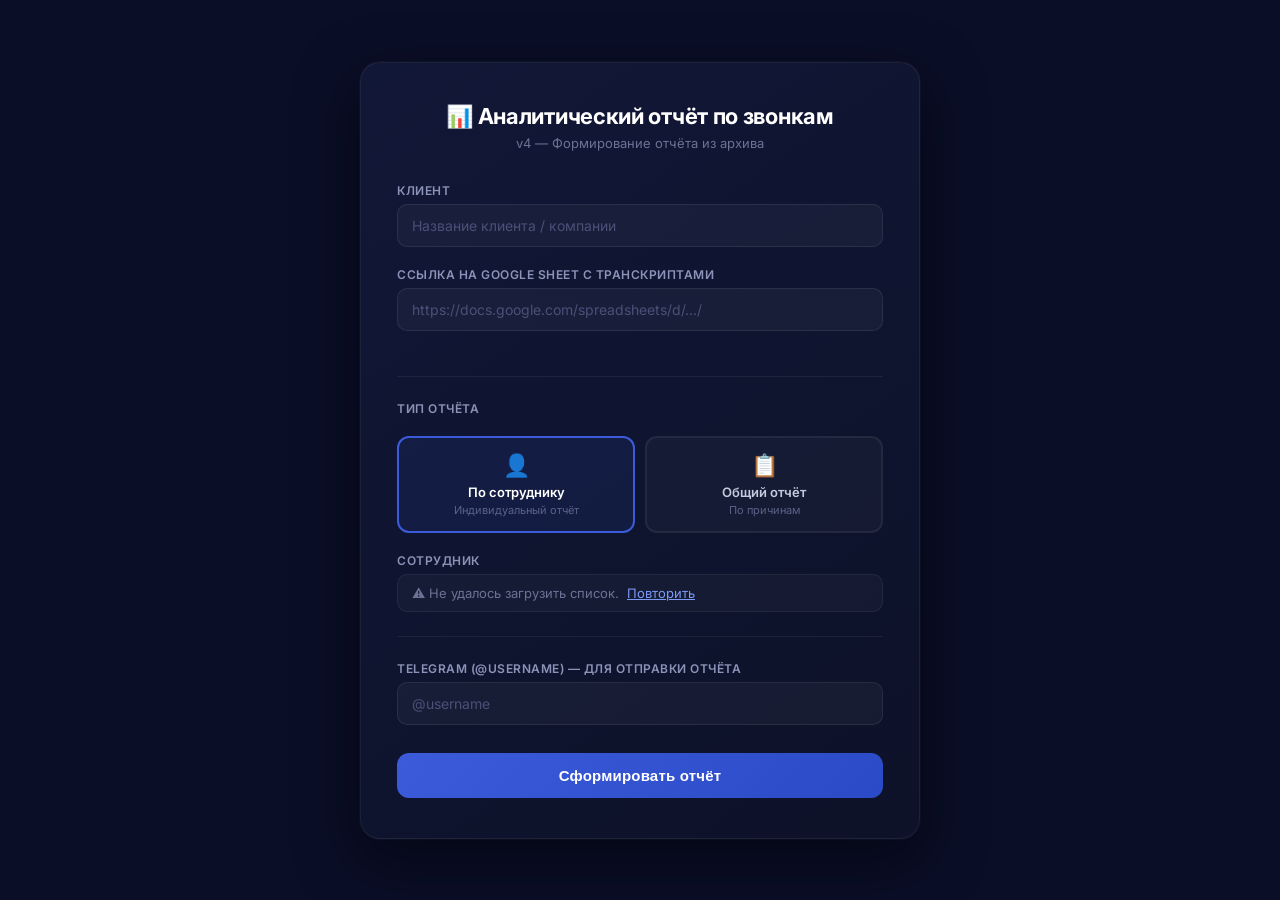
==== index.html @ 4e94907b "Rename report_form_v4.html to index.html" ====
<!DOCTYPE html>
<html lang="ru">
<head>
  <meta charset="UTF-8">
  <meta name="viewport" content="width=device-width, initial-scale=1.0">
  <title>Аналитический отчёт по звонкам</title>
  <style>
    @import url('https://fonts.googleapis.com/css2?family=Inter:wght@400;500;600;700&display=swap');

    * { margin: 0; padding: 0; box-sizing: border-box; }

    body {
      font-family: 'Inter', -apple-system, sans-serif;
      background: #0a0e27;
      min-height: 100vh;
      display: flex;
      align-items: center;
      justify-content: center;
      padding: 20px;
      color: #e0e6f0;
    }

    .form-container {
      width: 100%;
      max-width: 560px;
      background: linear-gradient(145deg, #111736 0%, #0d1229 100%);
      border: 1px solid rgba(255,255,255,0.06);
      border-radius: 20px;
      padding: 40px 36px;
      box-shadow: 0 20px 60px rgba(0,0,0,0.5), 0 0 0 1px rgba(255,255,255,0.03);
    }

    .form-header {
      text-align: center;
      margin-bottom: 32px;
    }

    .form-header h1 {
      font-size: 22px;
      font-weight: 700;
      color: #fff;
      margin-bottom: 6px;
      letter-spacing: -0.3px;
    }

    .form-header p {
      font-size: 13px;
      color: #6b7294;
    }

    .form-group {
      margin-bottom: 20px;
    }

    .form-group label {
      display: block;
      font-size: 12px;
      font-weight: 600;
      color: #8b93b8;
      margin-bottom: 6px;
      text-transform: uppercase;
      letter-spacing: 0.5px;
    }

    .form-group input,
    .form-group select,
    .form-group textarea {
      width: 100%;
      padding: 12px 14px;
      background: rgba(255,255,255,0.04);
      border: 1px solid rgba(255,255,255,0.08);
      border-radius: 10px;
      color: #e0e6f0;
      font-size: 14px;
      font-family: inherit;
      transition: all 0.2s;
      outline: none;
    }

    .form-group input:focus,
    .form-group select:focus,
    .form-group textarea:focus {
      border-color: #3b5bdb;
      background: rgba(59, 91, 219, 0.06);
      box-shadow: 0 0 0 3px rgba(59, 91, 219, 0.1);
    }

    .form-group input::placeholder,
    .form-group textarea::placeholder {
      color: #4a5078;
    }

    .form-group select option {
      background: #111736;
      color: #e0e6f0;
    }

    .form-group textarea {
      resize: vertical;
      min-height: 60px;
    }

    .form-row {
      display: grid;
      grid-template-columns: 1fr 1fr;
      gap: 14px;
    }

    /* Report type tabs */
    .report-type-tabs {
      display: grid;
      grid-template-columns: 1fr 1fr;
      gap: 10px;
      margin-bottom: 20px;
    }

    .report-type-tab {
      padding: 14px 16px;
      background: rgba(255,255,255,0.03);
      border: 2px solid rgba(255,255,255,0.06);
      border-radius: 12px;
      cursor: pointer;
      text-align: center;
      transition: all 0.25s;
    }

    .report-type-tab:hover {
      border-color: rgba(59, 91, 219, 0.3);
      background: rgba(59, 91, 219, 0.05);
    }

    .report-type-tab.active {
      border-color: #3b5bdb;
      background: rgba(59, 91, 219, 0.1);
    }

    .report-type-tab .tab-icon {
      font-size: 22px;
      margin-bottom: 6px;
    }

    .report-type-tab .tab-title {
      font-size: 13px;
      font-weight: 600;
      color: #c4cbde;
    }

    .report-type-tab.active .tab-title {
      color: #fff;
    }

    .report-type-tab .tab-desc {
      font-size: 11px;
      color: #5a6288;
      margin-top: 3px;
    }

    /* Conditional sections */
    .section-general,
    .section-employee {
      display: none;
      animation: fadeIn 0.3s ease;
    }

    .section-general.visible,
    .section-employee.visible {
      display: block;
    }

    @keyframes fadeIn {
      from { opacity: 0; transform: translateY(6px); }
      to { opacity: 1; transform: translateY(0); }
    }

    /* Reason fields */
    .reasons-container {
      display: flex;
      flex-direction: column;
      gap: 10px;
    }

    .reason-row {
      display: flex;
      gap: 8px;
      align-items: center;
    }

    .reason-row input {
      flex: 1;
    }

    .btn-add-reason {
      padding: 8px 14px;
      background: rgba(59, 91, 219, 0.15);
      border: 1px solid rgba(59, 91, 219, 0.3);
      border-radius: 8px;
      color: #7b9af5;
      font-size: 12px;
      font-weight: 600;
      cursor: pointer;
      transition: all 0.2s;
      margin-top: 4px;
      align-self: flex-start;
    }

    .btn-add-reason:hover {
      background: rgba(59, 91, 219, 0.25);
    }

    .btn-remove-reason {
      width: 32px;
      height: 32px;
      border-radius: 8px;
      background: rgba(255,70,70,0.1);
      border: 1px solid rgba(255,70,70,0.2);
      color: #ff6b6b;
      font-size: 16px;
      cursor: pointer;
      display: flex;
      align-items: center;
      justify-content: center;
      transition: all 0.2s;
      flex-shrink: 0;
    }

    .btn-remove-reason:hover {
      background: rgba(255,70,70,0.2);
    }

    /* Employee loading state */
    .employee-loading {
      display: flex;
      align-items: center;
      gap: 8px;
      padding: 10px 14px;
      background: rgba(255,255,255,0.03);
      border: 1px solid rgba(255,255,255,0.06);
      border-radius: 10px;
      font-size: 13px;
      color: #6b7294;
    }

    .spinner {
      width: 16px;
      height: 16px;
      border: 2px solid rgba(59, 91, 219, 0.2);
      border-top-color: #3b5bdb;
      border-radius: 50%;
      animation: spin 0.7s linear infinite;
    }

    @keyframes spin {
      to { transform: rotate(360deg); }
    }

    /* Submit button */
    .btn-submit {
      width: 100%;
      padding: 14px;
      background: linear-gradient(135deg, #3b5bdb 0%, #2b4ac7 100%);
      border: none;
      border-radius: 12px;
      color: #fff;
      font-size: 15px;
      font-weight: 600;
      cursor: pointer;
      transition: all 0.25s;
      margin-top: 8px;
      letter-spacing: 0.2px;
    }

    .btn-submit:hover {
      background: linear-gradient(135deg, #4c6ae0 0%, #3558d4 100%);
      transform: translateY(-1px);
      box-shadow: 0 6px 20px rgba(59, 91, 219, 0.35);
    }

    .btn-submit:active {
      transform: translateY(0);
    }

    .btn-submit:disabled {
      opacity: 0.5;
      cursor: not-allowed;
      transform: none;
    }

    /* Status */
    .status-bar {
      margin-top: 16px;
      padding: 12px 16px;
      border-radius: 10px;
      font-size: 13px;
      display: none;
    }

    .status-bar.success {
      display: block;
      background: rgba(34, 197, 94, 0.1);
      border: 1px solid rgba(34, 197, 94, 0.2);
      color: #4ade80;
    }

    .status-bar.error {
      display: block;
      background: rgba(239, 68, 68, 0.1);
      border: 1px solid rgba(239, 68, 68, 0.2);
      color: #f87171;
    }

    .divider {
      height: 1px;
      background: rgba(255,255,255,0.06);
      margin: 24px 0;
    }

    .field-hint {
      font-size: 11px;
      margin-top: 5px;
      min-height: 16px;
    }

    .field-hint.valid {
      color: #4ade80;
    }

    .field-hint.invalid {
      color: #f87171;
    }
  </style>
</head>
<body>

<div class="form-container">
  <div class="form-header">
    <h1>📊 Аналитический отчёт по звонкам</h1>
    <p>v4 — Формирование отчёта из архива</p>
  </div>

  <form id="reportForm">
    <!-- Клиент -->
    <div class="form-group">
      <label>Клиент</label>
      <input type="text" name="client" placeholder="Название клиента / компании" required>
    </div>

    <!-- Ссылка на Google Sheet -->
    <div class="form-group">
      <label>Ссылка на Google Sheet с транскриптами</label>
      <input type="url" name="sheetUrl" id="sheetUrlInput" placeholder="https://docs.google.com/spreadsheets/d/.../" required>
      <div class="field-hint" id="sheetHint"></div>
    </div>

    <div class="divider"></div>

    <!-- Тип отчёта -->
    <div class="form-group">
      <label>Тип отчёта</label>
    </div>

    <div class="report-type-tabs">
      <div class="report-type-tab active" data-type="employee" onclick="setReportType('employee')">
        <div class="tab-icon">👤</div>
        <div class="tab-title">По сотруднику</div>
        <div class="tab-desc">Индивидуальный отчёт</div>
      </div>
      <div class="report-type-tab" data-type="general" onclick="setReportType('general')">
        <div class="tab-icon">📋</div>
        <div class="tab-title">Общий отчёт</div>
        <div class="tab-desc">По причинам</div>
      </div>
    </div>

    <!-- === Секция: По сотруднику === -->
    <div class="section-employee visible" id="sectionEmployee">
      <div class="form-group">
        <label>Сотрудник</label>
        <div class="employee-loading" id="employeeLoading">
          <div class="spinner"></div>
          Загрузка списка сотрудников...
        </div>
        <select name="employee" id="employeeSelect" style="display:none" required>
          <option value="">— Выберите сотрудника —</option>
        </select>
      </div>
    </div>

    <!-- === Секция: Общий отчёт === -->
    <div class="section-general" id="sectionGeneral">
      <div class="form-group">
        <label>Причины для анализа (необязательно, макс. 2)</label>
        <div class="reasons-container" id="reasonsContainer">
          <div class="reason-row" id="reason1Row">
            <input type="text" name="reason1" placeholder="Причина 1 (например: Отказ из-за цены)">
          </div>
        </div>
        <button type="button" class="btn-add-reason" id="btnAddReason" onclick="addReason()">+ Добавить вторую причину</button>
      </div>
    </div>

    <div class="divider"></div>

    <!-- Telegram -->
    <div class="form-group">
      <label>Telegram (@username) — для отправки отчёта</label>
      <input type="text" name="telegramUsername" placeholder="@username">
    </div>

    <input type="hidden" name="reportType" id="reportTypeInput" value="employee">

    <button type="submit" class="btn-submit" id="btnSubmit">Сформировать отчёт</button>

    <div class="status-bar" id="statusBar"></div>
  </form>
</div>

<script>
  // =======================================
  // КОНФИГУРАЦИЯ — укажите ваш URL n8n
  // =======================================
  const N8N_BASE_URL = 'https://YOUR-N8N-INSTANCE.com/webhook';
  const FORM_WEBHOOK_PATH = '/d7f0a036-c886-4dc2-9163-057d955ca5ee';
  const EMPLOYEES_WEBHOOK_PATH = '/employees-list';

  // =======================================
  // Парсинг Google Sheet URL
  // =======================================
  function parseSheetId(url) {
    if (!url) return null;
    const match = url.match(/\/spreadsheets\/d\/([a-zA-Z0-9_-]+)/);
    return match ? match[1] : null;
  }

  function parseSheetGid(url) {
    if (!url) return null;
    const match = url.match(/[#&]gid=(\d+)/);
    return match ? match[1] : null;
  }

  // Валидация поля при вводе
  document.addEventListener('DOMContentLoaded', () => {
    const input = document.getElementById('sheetUrlInput');
    const hint = document.getElementById('sheetHint');

    input.addEventListener('input', () => {
      const val = input.value.trim();
      if (!val) {
        hint.textContent = '';
        hint.className = 'field-hint';
        return;
      }
      const id = parseSheetId(val);
      if (id) {
        hint.textContent = '✓ ID таблицы: ' + id;
        hint.className = 'field-hint valid';
      } else {
        hint.textContent = '✗ Не удалось распознать ссылку на Google Sheet';
        hint.className = 'field-hint invalid';
      }
    });
  });

  // =======================================
  // Переключение типа отчёта
  // =======================================
  function setReportType(type) {
    document.getElementById('reportTypeInput').value = type;

    document.querySelectorAll('.report-type-tab').forEach(tab => {
      tab.classList.toggle('active', tab.dataset.type === type);
    });

    const sectionEmployee = document.getElementById('sectionEmployee');
    const sectionGeneral = document.getElementById('sectionGeneral');

    if (type === 'employee') {
      sectionEmployee.classList.add('visible');
      sectionGeneral.classList.remove('visible');
      document.getElementById('employeeSelect').required = true;
    } else {
      sectionEmployee.classList.remove('visible');
      sectionGeneral.classList.add('visible');
      document.getElementById('employeeSelect').required = false;
    }
  }

  // =======================================
  // Причины (макс. 2)
  // =======================================
  let reasonCount = 1;

  function addReason() {
    if (reasonCount >= 2) return;
    reasonCount = 2;

    const container = document.getElementById('reasonsContainer');
    const row = document.createElement('div');
    row.className = 'reason-row';
    row.id = 'reason2Row';
    row.innerHTML = `
      <input type="text" name="reason2" placeholder="Причина 2 (например: Долгое ожидание ответа)">
      <button type="button" class="btn-remove-reason" onclick="removeReason()">×</button>
    `;
    container.appendChild(row);
    document.getElementById('btnAddReason').style.display = 'none';
  }

  function removeReason() {
    const row = document.getElementById('reason2Row');
    if (row) row.remove();
    reasonCount = 1;
    document.getElementById('btnAddReason').style.display = 'inline-flex';
  }

  // =======================================
  // Загрузка списка сотрудников из Drive
  // =======================================
  async function loadEmployees() {
    const select = document.getElementById('employeeSelect');
    const loading = document.getElementById('employeeLoading');

    try {
      const resp = await fetch(N8N_BASE_URL + EMPLOYEES_WEBHOOK_PATH);
      const data = await resp.json();

      const employees = data.employees || data[0]?.employees || [];

      select.innerHTML = '<option value="">— Выберите сотрудника —</option>';
      employees.forEach(name => {
        const opt = document.createElement('option');
        opt.value = name;
        opt.textContent = name;
        select.appendChild(opt);
      });

      loading.style.display = 'none';
      select.style.display = 'block';
    } catch (err) {
      loading.innerHTML = '⚠️ Не удалось загрузить список. <a href="#" onclick="loadEmployees(); return false;" style="color:#7b9af5;">Повторить</a>';
      console.error('Ошибка загрузки сотрудников:', err);
    }
  }

  // =======================================
  // Отправка формы
  // =======================================
  document.getElementById('reportForm').addEventListener('submit', async (e) => {
    e.preventDefault();

    const btn = document.getElementById('btnSubmit');
    const status = document.getElementById('statusBar');

    btn.disabled = true;
    btn.textContent = 'Отправка...';
    status.style.display = 'none';

    const formData = new FormData(e.target);
    const payload = Object.fromEntries(formData.entries());

    // Устанавливаем source=archive (всегда из архива)
    payload.source = 'Из архива';

    // Валидация и передача ссылки на Google Sheet
    const sheetId = parseSheetId(payload.sheetUrl || '');
    if (!sheetId) {
      status.className = 'status-bar error';
      status.textContent = '❌ Некорректная ссылка на Google Sheet. Вставьте полную ссылку вида https://docs.google.com/spreadsheets/d/.../';
      status.style.display = 'block';
      btn.disabled = false;
      btn.textContent = 'Сформировать отчёт';
      return;
    }
    payload.sheetId = sheetId;
    payload.sheetGid = parseSheetGid(payload.sheetUrl || '') || '0';

    // Если общий отчёт — убираем сотрудника
    if (payload.reportType === 'general') {
      payload.employee = 'Все сотрудники';
    }

    try {
      const resp = await fetch(N8N_BASE_URL + FORM_WEBHOOK_PATH, {
        method: 'POST',
        headers: { 'Content-Type': 'application/json' },
        body: JSON.stringify(payload)
      });

      const result = await resp.json();

      status.className = 'status-bar success';
      status.textContent = '✅ Запрос принят! Отчёт будет отправлен в Telegram после обработки.';
      status.style.display = 'block';
    } catch (err) {
      status.className = 'status-bar error';
      status.textContent = '❌ Ошибка отправки: ' + err.message;
      status.style.display = 'block';
    } finally {
      btn.disabled = false;
      btn.textContent = 'Сформировать отчёт';
    }
  });

  // Загружаем сотрудников при старте
  loadEmployees();
</script>

</body>
</html>
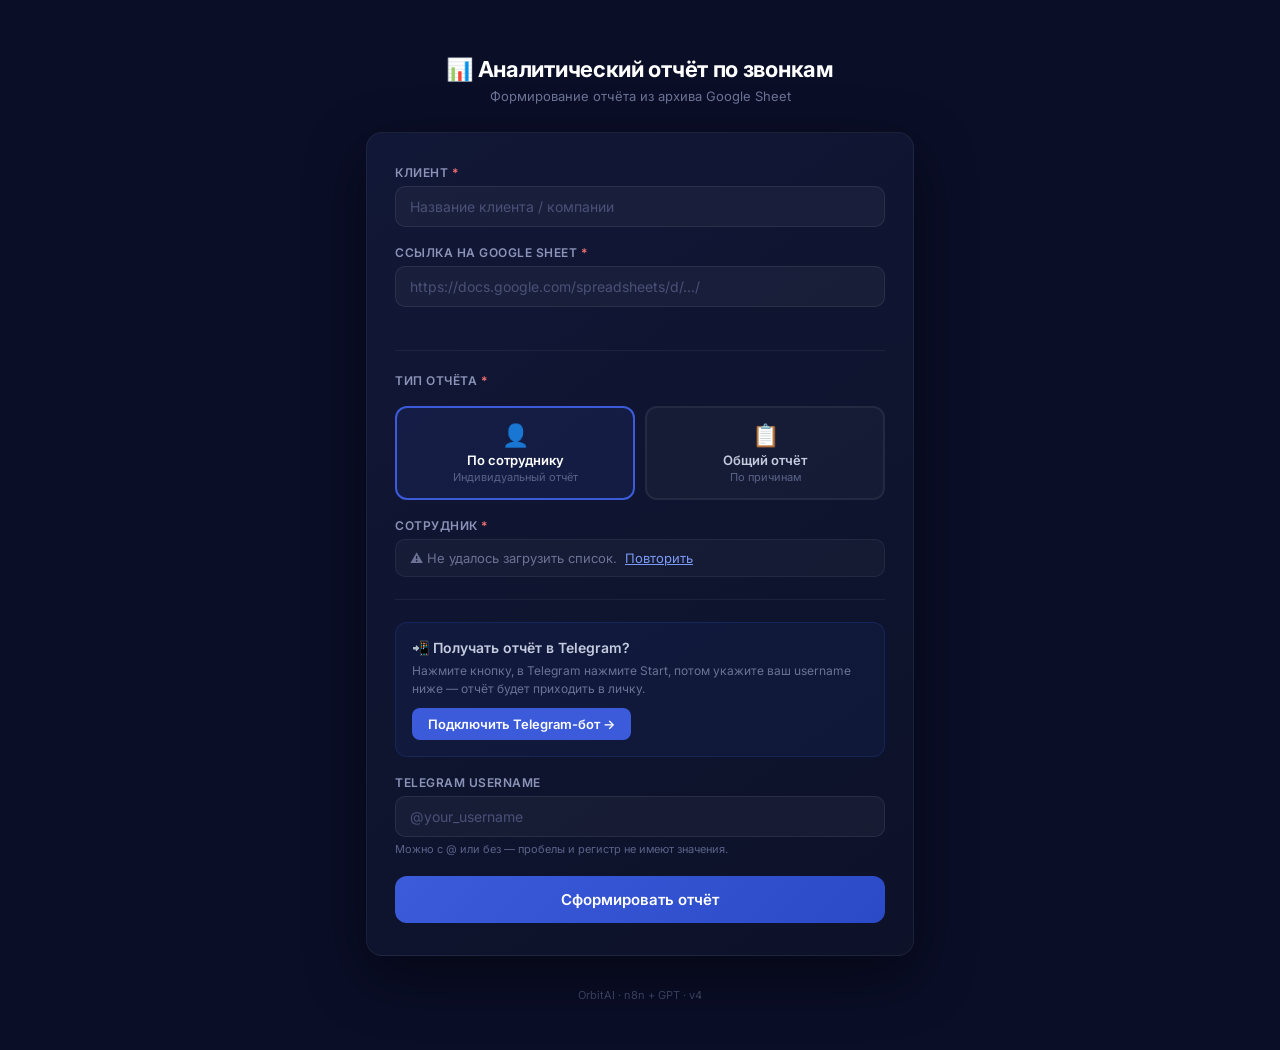
==== commit fe4a513c: "Restructure: split into index.html, app.js, config.js, style.css" ====
--- a/index.html
+++ b/index.html
@@ -3,606 +3,124 @@
 <head>
   <meta charset="UTF-8">
   <meta name="viewport" content="width=device-width, initial-scale=1.0">
-  <title>Аналитический отчёт по звонкам</title>
-  <style>
-    @import url('https://fonts.googleapis.com/css2?family=Inter:wght@400;500;600;700&display=swap');
-
-    * { margin: 0; padding: 0; box-sizing: border-box; }
-
-    body {
-      font-family: 'Inter', -apple-system, sans-serif;
-      background: #0a0e27;
-      min-height: 100vh;
-      display: flex;
-      align-items: center;
-      justify-content: center;
-      padding: 20px;
-      color: #e0e6f0;
-    }
-
-    .form-container {
-      width: 100%;
-      max-width: 560px;
-      background: linear-gradient(145deg, #111736 0%, #0d1229 100%);
-      border: 1px solid rgba(255,255,255,0.06);
-      border-radius: 20px;
-      padding: 40px 36px;
-      box-shadow: 0 20px 60px rgba(0,0,0,0.5), 0 0 0 1px rgba(255,255,255,0.03);
-    }
-
-    .form-header {
-      text-align: center;
-      margin-bottom: 32px;
-    }
-
-    .form-header h1 {
-      font-size: 22px;
-      font-weight: 700;
-      color: #fff;
-      margin-bottom: 6px;
-      letter-spacing: -0.3px;
-    }
-
-    .form-header p {
-      font-size: 13px;
-      color: #6b7294;
-    }
-
-    .form-group {
-      margin-bottom: 20px;
-    }
-
-    .form-group label {
-      display: block;
-      font-size: 12px;
-      font-weight: 600;
-      color: #8b93b8;
-      margin-bottom: 6px;
-      text-transform: uppercase;
-      letter-spacing: 0.5px;
-    }
-
-    .form-group input,
-    .form-group select,
-    .form-group textarea {
-      width: 100%;
-      padding: 12px 14px;
-      background: rgba(255,255,255,0.04);
-      border: 1px solid rgba(255,255,255,0.08);
-      border-radius: 10px;
-      color: #e0e6f0;
-      font-size: 14px;
-      font-family: inherit;
-      transition: all 0.2s;
-      outline: none;
-    }
-
-    .form-group input:focus,
-    .form-group select:focus,
-    .form-group textarea:focus {
-      border-color: #3b5bdb;
-      background: rgba(59, 91, 219, 0.06);
-      box-shadow: 0 0 0 3px rgba(59, 91, 219, 0.1);
-    }
-
-    .form-group input::placeholder,
-    .form-group textarea::placeholder {
-      color: #4a5078;
-    }
-
-    .form-group select option {
-      background: #111736;
-      color: #e0e6f0;
-    }
-
-    .form-group textarea {
-      resize: vertical;
-      min-height: 60px;
-    }
-
-    .form-row {
-      display: grid;
-      grid-template-columns: 1fr 1fr;
-      gap: 14px;
-    }
-
-    /* Report type tabs */
-    .report-type-tabs {
-      display: grid;
-      grid-template-columns: 1fr 1fr;
-      gap: 10px;
-      margin-bottom: 20px;
-    }
-
-    .report-type-tab {
-      padding: 14px 16px;
-      background: rgba(255,255,255,0.03);
-      border: 2px solid rgba(255,255,255,0.06);
-      border-radius: 12px;
-      cursor: pointer;
-      text-align: center;
-      transition: all 0.25s;
-    }
-
-    .report-type-tab:hover {
-      border-color: rgba(59, 91, 219, 0.3);
-      background: rgba(59, 91, 219, 0.05);
-    }
-
-    .report-type-tab.active {
-      border-color: #3b5bdb;
-      background: rgba(59, 91, 219, 0.1);
-    }
-
-    .report-type-tab .tab-icon {
-      font-size: 22px;
-      margin-bottom: 6px;
-    }
-
-    .report-type-tab .tab-title {
-      font-size: 13px;
-      font-weight: 600;
-      color: #c4cbde;
-    }
-
-    .report-type-tab.active .tab-title {
-      color: #fff;
-    }
-
-    .report-type-tab .tab-desc {
-      font-size: 11px;
-      color: #5a6288;
-      margin-top: 3px;
-    }
-
-    /* Conditional sections */
-    .section-general,
-    .section-employee {
-      display: none;
-      animation: fadeIn 0.3s ease;
-    }
-
-    .section-general.visible,
-    .section-employee.visible {
-      display: block;
-    }
-
-    @keyframes fadeIn {
-      from { opacity: 0; transform: translateY(6px); }
-      to { opacity: 1; transform: translateY(0); }
-    }
-
-    /* Reason fields */
-    .reasons-container {
-      display: flex;
-      flex-direction: column;
-      gap: 10px;
-    }
-
-    .reason-row {
-      display: flex;
-      gap: 8px;
-      align-items: center;
-    }
-
-    .reason-row input {
-      flex: 1;
-    }
-
-    .btn-add-reason {
-      padding: 8px 14px;
-      background: rgba(59, 91, 219, 0.15);
-      border: 1px solid rgba(59, 91, 219, 0.3);
-      border-radius: 8px;
-      color: #7b9af5;
-      font-size: 12px;
-      font-weight: 600;
-      cursor: pointer;
-      transition: all 0.2s;
-      margin-top: 4px;
-      align-self: flex-start;
-    }
-
-    .btn-add-reason:hover {
-      background: rgba(59, 91, 219, 0.25);
-    }
-
-    .btn-remove-reason {
-      width: 32px;
-      height: 32px;
-      border-radius: 8px;
-      background: rgba(255,70,70,0.1);
-      border: 1px solid rgba(255,70,70,0.2);
-      color: #ff6b6b;
-      font-size: 16px;
-      cursor: pointer;
-      display: flex;
-      align-items: center;
-      justify-content: center;
-      transition: all 0.2s;
-      flex-shrink: 0;
-    }
-
-    .btn-remove-reason:hover {
-      background: rgba(255,70,70,0.2);
-    }
-
-    /* Employee loading state */
-    .employee-loading {
-      display: flex;
-      align-items: center;
-      gap: 8px;
-      padding: 10px 14px;
-      background: rgba(255,255,255,0.03);
-      border: 1px solid rgba(255,255,255,0.06);
-      border-radius: 10px;
-      font-size: 13px;
-      color: #6b7294;
-    }
-
-    .spinner {
-      width: 16px;
-      height: 16px;
-      border: 2px solid rgba(59, 91, 219, 0.2);
-      border-top-color: #3b5bdb;
-      border-radius: 50%;
-      animation: spin 0.7s linear infinite;
-    }
-
-    @keyframes spin {
-      to { transform: rotate(360deg); }
-    }
-
-    /* Submit button */
-    .btn-submit {
-      width: 100%;
-      padding: 14px;
-      background: linear-gradient(135deg, #3b5bdb 0%, #2b4ac7 100%);
-      border: none;
-      border-radius: 12px;
-      color: #fff;
-      font-size: 15px;
-      font-weight: 600;
-      cursor: pointer;
-      transition: all 0.25s;
-      margin-top: 8px;
-      letter-spacing: 0.2px;
-    }
-
-    .btn-submit:hover {
-      background: linear-gradient(135deg, #4c6ae0 0%, #3558d4 100%);
-      transform: translateY(-1px);
-      box-shadow: 0 6px 20px rgba(59, 91, 219, 0.35);
-    }
-
-    .btn-submit:active {
-      transform: translateY(0);
-    }
-
-    .btn-submit:disabled {
-      opacity: 0.5;
-      cursor: not-allowed;
-      transform: none;
-    }
-
-    /* Status */
-    .status-bar {
-      margin-top: 16px;
-      padding: 12px 16px;
-      border-radius: 10px;
-      font-size: 13px;
-      display: none;
-    }
-
-    .status-bar.success {
-      display: block;
-      background: rgba(34, 197, 94, 0.1);
-      border: 1px solid rgba(34, 197, 94, 0.2);
-      color: #4ade80;
-    }
-
-    .status-bar.error {
-      display: block;
-      background: rgba(239, 68, 68, 0.1);
-      border: 1px solid rgba(239, 68, 68, 0.2);
-      color: #f87171;
-    }
-
-    .divider {
-      height: 1px;
-      background: rgba(255,255,255,0.06);
-      margin: 24px 0;
-    }
-
-    .field-hint {
-      font-size: 11px;
-      margin-top: 5px;
-      min-height: 16px;
-    }
-
-    .field-hint.valid {
-      color: #4ade80;
-    }
-
-    .field-hint.invalid {
-      color: #f87171;
-    }
-  </style>
+  <title>Аналитический отчёт по звонкам — v4</title>
+  <link rel="preconnect" href="https://fonts.googleapis.com">
+  <link rel="preconnect" href="https://fonts.gstatic.com" crossorigin>
+  <link href="https://fonts.googleapis.com/css2?family=Inter:wght@400;500;600;700&display=swap" rel="stylesheet">
+  <link rel="stylesheet" href="style.css">
 </head>
 <body>
 
-<div class="form-container">
-  <div class="form-header">
+<div class="page">
+  <header class="hero">
     <h1>📊 Аналитический отчёт по звонкам</h1>
-    <p>v4 — Формирование отчёта из архива</p>
-  </div>
+    <p class="subtitle">Формирование отчёта из архива Google Sheet</p>
+  </header>
 
-  <form id="reportForm">
-    <!-- Клиент -->
-    <div class="form-group">
-      <label>Клиент</label>
-      <input type="text" name="client" placeholder="Название клиента / компании" required>
-    </div>
+  <main>
+    <form id="report-form" class="card" novalidate>
 
-    <!-- Ссылка на Google Sheet -->
-    <div class="form-group">
-      <label>Ссылка на Google Sheet с транскриптами</label>
-      <input type="url" name="sheetUrl" id="sheetUrlInput" placeholder="https://docs.google.com/spreadsheets/d/.../" required>
-      <div class="field-hint" id="sheetHint"></div>
-    </div>
+      <!-- КЛИЕНТ -->
+      <div class="field">
+        <label for="client">Клиент <span class="required">*</span></label>
+        <input type="text" id="client" name="client" placeholder="Название клиента / компании" required>
+      </div>
 
-    <div class="divider"></div>
+      <!-- ССЫЛКА НА GOOGLE SHEET -->
+      <div class="field">
+        <label for="sheetUrl">Ссылка на Google Sheet <span class="required">*</span></label>
+        <input type="url" id="sheetUrl" name="sheetUrl"
+               placeholder="https://docs.google.com/spreadsheets/d/.../" required>
+        <p class="hint" id="sheet-hint"></p>
+      </div>
 
-    <!-- Тип отчёта -->
-    <div class="form-group">
-      <label>Тип отчёта</label>
-    </div>
+      <hr>
 
-    <div class="report-type-tabs">
-      <div class="report-type-tab active" data-type="employee" onclick="setReportType('employee')">
-        <div class="tab-icon">👤</div>
-        <div class="tab-title">По сотруднику</div>
-        <div class="tab-desc">Индивидуальный отчёт</div>
+      <!-- ТИП ОТЧЁТА -->
+      <div class="field">
+        <label>Тип отчёта <span class="required">*</span></label>
       </div>
-      <div class="report-type-tab" data-type="general" onclick="setReportType('general')">
-        <div class="tab-icon">📋</div>
-        <div class="tab-title">Общий отчёт</div>
-        <div class="tab-desc">По причинам</div>
+
+      <div class="report-type-group">
+        <div class="report-type-tab active" data-type="employee">
+          <div class="tab-icon">👤</div>
+          <div class="tab-title">По сотруднику</div>
+          <div class="tab-desc">Индивидуальный отчёт</div>
+        </div>
+        <div class="report-type-tab" data-type="general">
+          <div class="tab-icon">📋</div>
+          <div class="tab-title">Общий отчёт</div>
+          <div class="tab-desc">По причинам</div>
+        </div>
       </div>
-    </div>
 
-    <!-- === Секция: По сотруднику === -->
-    <div class="section-employee visible" id="sectionEmployee">
-      <div class="form-group">
-        <label>Сотрудник</label>
-        <div class="employee-loading" id="employeeLoading">
-          <div class="spinner"></div>
-          Загрузка списка сотрудников...
+      <input type="hidden" id="reportType" name="reportType" value="employee">
+
+      <!-- СЕКЦИЯ: ПО СОТРУДНИКУ -->
+      <div id="section-employee">
+        <div class="field">
+          <label for="employee">Сотрудник <span class="required">*</span></label>
+          <div class="employee-loading" id="employee-loading">
+            <span class="spinner"></span> Загрузка списка сотрудников…
+          </div>
+          <select id="employee" name="employee" hidden required>
+            <option value="">— Выберите сотрудника —</option>
+          </select>
         </div>
-        <select name="employee" id="employeeSelect" style="display:none" required>
-          <option value="">— Выберите сотрудника —</option>
-        </select>
       </div>
-    </div>
 
-    <!-- === Секция: Общий отчёт === -->
-    <div class="section-general" id="sectionGeneral">
-      <div class="form-group">
-        <label>Причины для анализа (необязательно, макс. 2)</label>
-        <div class="reasons-container" id="reasonsContainer">
-          <div class="reason-row" id="reason1Row">
-            <input type="text" name="reason1" placeholder="Причина 1 (например: Отказ из-за цены)">
+      <!-- СЕКЦИЯ: ОБЩИЙ ОТЧЁТ -->
+      <div id="section-general" hidden>
+        <div class="field">
+          <label>Причины для анализа <small>(необязательно, макс. 2)</small></label>
+          <div id="reasons-container">
+            <div class="reason-row">
+              <input type="text" name="reason1" placeholder="Причина 1 (например: Отказ из-за цены)">
+            </div>
           </div>
+          <button type="button" class="btn-text" id="btn-add-reason">+ Добавить вторую причину</button>
         </div>
-        <button type="button" class="btn-add-reason" id="btnAddReason" onclick="addReason()">+ Добавить вторую причину</button>
       </div>
-    </div>
 
-    <div class="divider"></div>
+      <hr>
 
-    <!-- Telegram -->
-    <div class="form-group">
-      <label>Telegram (@username) — для отправки отчёта</label>
-      <input type="text" name="telegramUsername" placeholder="@username">
-    </div>
+      <!-- TELEGRAM -->
+      <div class="tg-banner">
+        <div class="tg-banner__title">📲 Получать отчёт в Telegram?</div>
+        <p class="tg-banner__text">
+          Нажмите кнопку, в Telegram нажмите Start, потом укажите ваш username ниже —
+          отчёт будет приходить в личку.
+        </p>
+        <a id="tg-button" class="tg-button" href="#" target="_blank" rel="noopener">
+          Подключить Telegram-бот →
+        </a>
+      </div>
 
-    <input type="hidden" name="reportType" id="reportTypeInput" value="employee">
+      <div class="field">
+        <label for="telegramUsername">Telegram username</label>
+        <input type="text" id="telegramUsername" name="telegramUsername" placeholder="@your_username">
+        <p class="hint">Можно с @ или без — пробелы и регистр не имеют значения.</p>
+      </div>
 
-    <button type="submit" class="btn-submit" id="btnSubmit">Сформировать отчёт</button>
+      <!-- ОТПРАВКА -->
+      <button type="submit" id="submit-btn" class="submit-btn">
+        <span class="submit-btn__label">Сформировать отчёт</span>
+        <span class="submit-btn__spinner" hidden></span>
+      </button>
 
-    <div class="status-bar" id="statusBar"></div>
-  </form>
+      <!-- РЕЗУЛЬТАТ -->
+      <div id="result" class="result" hidden></div>
+
+    </form>
+
+    <footer class="footer">
+      OrbitAI · n8n + GPT · v4
+    </footer>
+  </main>
 </div>
 
-<script>
-  // =======================================
-  // КОНФИГУРАЦИЯ — укажите ваш URL n8n
-  // =======================================
-  const N8N_BASE_URL = 'https://YOUR-N8N-INSTANCE.com/webhook';
-  const FORM_WEBHOOK_PATH = '/d7f0a036-c886-4dc2-9163-057d955ca5ee';
-  const EMPLOYEES_WEBHOOK_PATH = '/employees-list';
-
-  // =======================================
-  // Парсинг Google Sheet URL
-  // =======================================
-  function parseSheetId(url) {
-    if (!url) return null;
-    const match = url.match(/\/spreadsheets\/d\/([a-zA-Z0-9_-]+)/);
-    return match ? match[1] : null;
-  }
-
-  function parseSheetGid(url) {
-    if (!url) return null;
-    const match = url.match(/[#&]gid=(\d+)/);
-    return match ? match[1] : null;
-  }
-
-  // Валидация поля при вводе
-  document.addEventListener('DOMContentLoaded', () => {
-    const input = document.getElementById('sheetUrlInput');
-    const hint = document.getElementById('sheetHint');
-
-    input.addEventListener('input', () => {
-      const val = input.value.trim();
-      if (!val) {
-        hint.textContent = '';
-        hint.className = 'field-hint';
-        return;
-      }
-      const id = parseSheetId(val);
-      if (id) {
-        hint.textContent = '✓ ID таблицы: ' + id;
-        hint.className = 'field-hint valid';
-      } else {
-        hint.textContent = '✗ Не удалось распознать ссылку на Google Sheet';
-        hint.className = 'field-hint invalid';
-      }
-    });
-  });
-
-  // =======================================
-  // Переключение типа отчёта
-  // =======================================
-  function setReportType(type) {
-    document.getElementById('reportTypeInput').value = type;
-
-    document.querySelectorAll('.report-type-tab').forEach(tab => {
-      tab.classList.toggle('active', tab.dataset.type === type);
-    });
-
-    const sectionEmployee = document.getElementById('sectionEmployee');
-    const sectionGeneral = document.getElementById('sectionGeneral');
-
-    if (type === 'employee') {
-      sectionEmployee.classList.add('visible');
-      sectionGeneral.classList.remove('visible');
-      document.getElementById('employeeSelect').required = true;
-    } else {
-      sectionEmployee.classList.remove('visible');
-      sectionGeneral.classList.add('visible');
-      document.getElementById('employeeSelect').required = false;
-    }
-  }
-
-  // =======================================
-  // Причины (макс. 2)
-  // =======================================
-  let reasonCount = 1;
-
-  function addReason() {
-    if (reasonCount >= 2) return;
-    reasonCount = 2;
-
-    const container = document.getElementById('reasonsContainer');
-    const row = document.createElement('div');
-    row.className = 'reason-row';
-    row.id = 'reason2Row';
-    row.innerHTML = `
-      <input type="text" name="reason2" placeholder="Причина 2 (например: Долгое ожидание ответа)">
-      <button type="button" class="btn-remove-reason" onclick="removeReason()">×</button>
-    `;
-    container.appendChild(row);
-    document.getElementById('btnAddReason').style.display = 'none';
-  }
-
-  function removeReason() {
-    const row = document.getElementById('reason2Row');
-    if (row) row.remove();
-    reasonCount = 1;
-    document.getElementById('btnAddReason').style.display = 'inline-flex';
-  }
-
-  // =======================================
-  // Загрузка списка сотрудников из Drive
-  // =======================================
-  async function loadEmployees() {
-    const select = document.getElementById('employeeSelect');
-    const loading = document.getElementById('employeeLoading');
-
-    try {
-      const resp = await fetch(N8N_BASE_URL + EMPLOYEES_WEBHOOK_PATH);
-      const data = await resp.json();
-
-      const employees = data.employees || data[0]?.employees || [];
-
-      select.innerHTML = '<option value="">— Выберите сотрудника —</option>';
-      employees.forEach(name => {
-        const opt = document.createElement('option');
-        opt.value = name;
-        opt.textContent = name;
-        select.appendChild(opt);
-      });
-
-      loading.style.display = 'none';
-      select.style.display = 'block';
-    } catch (err) {
-      loading.innerHTML = '⚠️ Не удалось загрузить список. <a href="#" onclick="loadEmployees(); return false;" style="color:#7b9af5;">Повторить</a>';
-      console.error('Ошибка загрузки сотрудников:', err);
-    }
-  }
-
-  // =======================================
-  // Отправка формы
-  // =======================================
-  document.getElementById('reportForm').addEventListener('submit', async (e) => {
-    e.preventDefault();
-
-    const btn = document.getElementById('btnSubmit');
-    const status = document.getElementById('statusBar');
-
-    btn.disabled = true;
-    btn.textContent = 'Отправка...';
-    status.style.display = 'none';
-
-    const formData = new FormData(e.target);
-    const payload = Object.fromEntries(formData.entries());
-
-    // Устанавливаем source=archive (всегда из архива)
-    payload.source = 'Из архива';
-
-    // Валидация и передача ссылки на Google Sheet
-    const sheetId = parseSheetId(payload.sheetUrl || '');
-    if (!sheetId) {
-      status.className = 'status-bar error';
-      status.textContent = '❌ Некорректная ссылка на Google Sheet. Вставьте полную ссылку вида https://docs.google.com/spreadsheets/d/.../';
-      status.style.display = 'block';
-      btn.disabled = false;
-      btn.textContent = 'Сформировать отчёт';
-      return;
-    }
-    payload.sheetId = sheetId;
-    payload.sheetGid = parseSheetGid(payload.sheetUrl || '') || '0';
-
-    // Если общий отчёт — убираем сотрудника
-    if (payload.reportType === 'general') {
-      payload.employee = 'Все сотрудники';
-    }
-
-    try {
-      const resp = await fetch(N8N_BASE_URL + FORM_WEBHOOK_PATH, {
-        method: 'POST',
-        headers: { 'Content-Type': 'application/json' },
-        body: JSON.stringify(payload)
-      });
-
-      const result = await resp.json();
-
-      status.className = 'status-bar success';
-      status.textContent = '✅ Запрос принят! Отчёт будет отправлен в Telegram после обработки.';
-      status.style.display = 'block';
-    } catch (err) {
-      status.className = 'status-bar error';
-      status.textContent = '❌ Ошибка отправки: ' + err.message;
-      status.style.display = 'block';
-    } finally {
-      btn.disabled = false;
-      btn.textContent = 'Сформировать отчёт';
-    }
-  });
-
-  // Загружаем сотрудников при старте
-  loadEmployees();
-</script>
+<script src="config.js"></script>
+<script src="app.js"></script>
 
 </body>
 </html>
--- a/style.css
+++ b/style.css
@@ -0,0 +1,337 @@
+/* ═══════════════════════════════════════════════════════════
+   style.css — Аналитический отчёт v4
+   ═══════════════════════════════════════════════════════════ */
+
+*, *::before, *::after { margin: 0; padding: 0; box-sizing: border-box; }
+
+body {
+  font-family: 'Inter', -apple-system, BlinkMacSystemFont, sans-serif;
+  background: #0a0e27;
+  color: #d8dce8;
+  min-height: 100vh;
+}
+
+/* ─── Layout ───────────────────────────────────────────── */
+.page {
+  max-width: 580px;
+  margin: 0 auto;
+  padding: 32px 16px 48px;
+}
+
+/* ─── Hero ──────────────────────────────────────────────── */
+.hero {
+  text-align: center;
+  padding: 24px 0 28px;
+}
+
+.hero h1 {
+  font-size: 22px;
+  font-weight: 700;
+  color: #fff;
+  letter-spacing: -0.3px;
+}
+
+.subtitle {
+  font-size: 13px;
+  color: #6b7294;
+  margin-top: 6px;
+}
+
+/* ─── Card / Form ──────────────────────────────────────── */
+.card {
+  background: linear-gradient(145deg, #111736, #0d1229);
+  border: 1px solid rgba(255,255,255,.06);
+  border-radius: 16px;
+  padding: 32px 28px;
+  box-shadow: 0 20px 60px rgba(0,0,0,.45);
+}
+
+/* ─── Fields ───────────────────────────────────────────── */
+.field {
+  margin-bottom: 18px;
+}
+
+.field label {
+  display: block;
+  font-size: 12px;
+  font-weight: 600;
+  color: #8b93b8;
+  text-transform: uppercase;
+  letter-spacing: .5px;
+  margin-bottom: 6px;
+}
+
+.required { color: #f87171; }
+
+.field input[type="text"],
+.field input[type="url"],
+.field input[type="date"],
+.field select,
+.field textarea {
+  width: 100%;
+  padding: 11px 14px;
+  background: rgba(255,255,255,.04);
+  border: 1px solid rgba(255,255,255,.08);
+  border-radius: 10px;
+  color: #e0e6f0;
+  font-size: 14px;
+  font-family: inherit;
+  outline: none;
+  transition: border-color .2s, box-shadow .2s;
+}
+
+.field input:focus,
+.field select:focus,
+.field textarea:focus {
+  border-color: #3b5bdb;
+  box-shadow: 0 0 0 3px rgba(59,91,219,.12);
+}
+
+.field input::placeholder,
+.field textarea::placeholder {
+  color: #4a5078;
+}
+
+.field select option {
+  background: #111736;
+  color: #e0e6f0;
+}
+
+/* ─── Hints ────────────────────────────────────────────── */
+.hint {
+  font-size: 11px;
+  color: #5a6288;
+  margin-top: 5px;
+  min-height: 16px;
+}
+
+.hint--ok  { color: #4ade80; }
+.hint--err { color: #f87171; }
+
+/* ─── Row (two columns) ────────────────────────────────── */
+.row {
+  display: grid;
+  grid-template-columns: 1fr 1fr;
+  gap: 14px;
+}
+
+/* ─── Report type tabs ─────────────────────────────────── */
+.report-type-group {
+  display: grid;
+  grid-template-columns: 1fr 1fr;
+  gap: 10px;
+  margin-bottom: 18px;
+}
+
+.report-type-tab {
+  padding: 14px 12px;
+  background: rgba(255,255,255,.03);
+  border: 2px solid rgba(255,255,255,.06);
+  border-radius: 12px;
+  cursor: pointer;
+  text-align: center;
+  transition: border-color .25s, background .25s;
+}
+
+.report-type-tab:hover {
+  border-color: rgba(59,91,219,.3);
+  background: rgba(59,91,219,.05);
+}
+
+.report-type-tab.active {
+  border-color: #3b5bdb;
+  background: rgba(59,91,219,.1);
+}
+
+.tab-icon  { font-size: 22px; margin-bottom: 4px; }
+.tab-title { font-size: 13px; font-weight: 600; color: #c4cbde; }
+.report-type-tab.active .tab-title { color: #fff; }
+.tab-desc  { font-size: 11px; color: #5a6288; margin-top: 2px; }
+
+/* ─── Reasons ──────────────────────────────────────────── */
+.reason-row {
+  display: flex;
+  gap: 8px;
+  align-items: center;
+  margin-bottom: 8px;
+}
+
+.reason-row input { flex: 1; }
+
+.btn-text {
+  padding: 7px 14px;
+  background: rgba(59,91,219,.15);
+  border: 1px solid rgba(59,91,219,.3);
+  border-radius: 8px;
+  color: #7b9af5;
+  font-size: 12px;
+  font-weight: 600;
+  font-family: inherit;
+  cursor: pointer;
+  transition: background .2s;
+}
+
+.btn-text:hover { background: rgba(59,91,219,.25); }
+
+.btn-icon {
+  width: 32px;
+  height: 32px;
+  border-radius: 8px;
+  border: 1px solid rgba(255,255,255,.08);
+  background: rgba(255,255,255,.04);
+  color: #e0e6f0;
+  font-size: 16px;
+  cursor: pointer;
+  display: flex;
+  align-items: center;
+  justify-content: center;
+  transition: all .2s;
+  flex-shrink: 0;
+}
+
+.btn-icon--danger {
+  background: rgba(255,70,70,.1);
+  border-color: rgba(255,70,70,.2);
+  color: #ff6b6b;
+}
+
+.btn-icon--danger:hover {
+  background: rgba(255,70,70,.2);
+}
+
+/* ─── Employee loading ─────────────────────────────────── */
+.employee-loading {
+  display: flex;
+  align-items: center;
+  gap: 8px;
+  padding: 10px 14px;
+  background: rgba(255,255,255,.03);
+  border: 1px solid rgba(255,255,255,.06);
+  border-radius: 10px;
+  font-size: 13px;
+  color: #6b7294;
+}
+
+.spinner {
+  width: 16px;
+  height: 16px;
+  border: 2px solid rgba(59,91,219,.2);
+  border-top-color: #3b5bdb;
+  border-radius: 50%;
+  animation: spin .7s linear infinite;
+  flex-shrink: 0;
+}
+
+@keyframes spin { to { transform: rotate(360deg); } }
+
+.retry-link { color: #7b9af5; }
+
+/* ─── Telegram banner ──────────────────────────────────── */
+.tg-banner {
+  background: rgba(59,91,219,.08);
+  border: 1px solid rgba(59,91,219,.18);
+  border-radius: 12px;
+  padding: 16px;
+  margin-bottom: 18px;
+}
+
+.tg-banner__title {
+  font-size: 14px;
+  font-weight: 600;
+  color: #c4cbde;
+  margin-bottom: 6px;
+}
+
+.tg-banner__text {
+  font-size: 12px;
+  color: #6b7294;
+  line-height: 1.5;
+  margin-bottom: 10px;
+}
+
+.tg-button {
+  display: inline-block;
+  padding: 8px 16px;
+  background: #3b5bdb;
+  border-radius: 8px;
+  color: #fff;
+  font-size: 13px;
+  font-weight: 600;
+  text-decoration: none;
+  transition: background .2s;
+}
+
+.tg-button:hover { background: #4c6ae0; }
+
+/* ─── Divider ──────────────────────────────────────────── */
+hr {
+  border: none;
+  border-top: 1px solid rgba(255,255,255,.06);
+  margin: 22px 0;
+}
+
+/* ─── Submit ───────────────────────────────────────────── */
+.submit-btn {
+  width: 100%;
+  padding: 14px;
+  background: linear-gradient(135deg, #3b5bdb, #2b4ac7);
+  border: none;
+  border-radius: 12px;
+  color: #fff;
+  font-size: 15px;
+  font-weight: 600;
+  font-family: inherit;
+  cursor: pointer;
+  transition: all .25s;
+  display: flex;
+  align-items: center;
+  justify-content: center;
+  gap: 8px;
+  margin-top: 6px;
+}
+
+.submit-btn:hover {
+  background: linear-gradient(135deg, #4c6ae0, #3558d4);
+  transform: translateY(-1px);
+  box-shadow: 0 6px 20px rgba(59,91,219,.35);
+}
+
+.submit-btn:active { transform: translateY(0); }
+.submit-btn:disabled { opacity: .5; cursor: not-allowed; transform: none; }
+
+.submit-btn__spinner {
+  width: 18px;
+  height: 18px;
+  border: 2px solid rgba(255,255,255,.3);
+  border-top-color: #fff;
+  border-radius: 50%;
+  animation: spin .6s linear infinite;
+}
+
+/* ─── Result ───────────────────────────────────────────── */
+.result {
+  margin-top: 16px;
+  padding: 12px 16px;
+  border-radius: 10px;
+  font-size: 13px;
+}
+
+.result--ok {
+  background: rgba(34,197,94,.1);
+  border: 1px solid rgba(34,197,94,.2);
+  color: #4ade80;
+}
+
+.result--error {
+  background: rgba(239,68,68,.1);
+  border: 1px solid rgba(239,68,68,.2);
+  color: #f87171;
+}
+
+/* ─── Footer ───────────────────────────────────────────── */
+.footer {
+  text-align: center;
+  font-size: 11px;
+  color: #3a3f5c;
+  margin-top: 32px;
+}
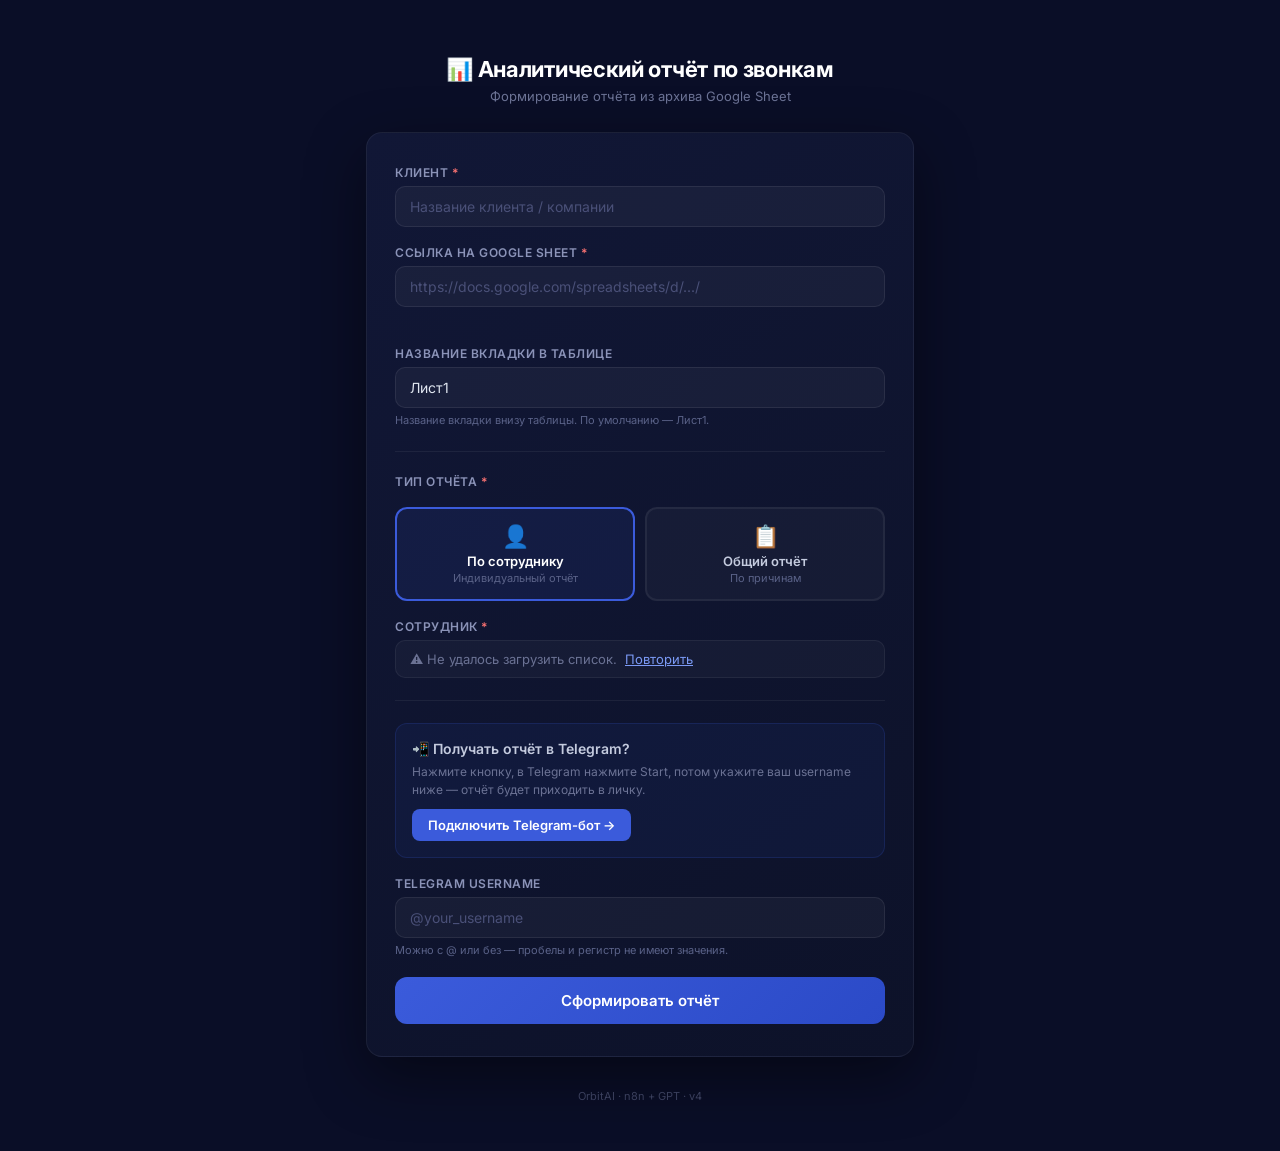
==== commit 37a1afa3: "Update app.js, config.js, index.html" ====
--- a/index.html
+++ b/index.html
@@ -32,6 +32,13 @@
         <input type="url" id="sheetUrl" name="sheetUrl"
                placeholder="https://docs.google.com/spreadsheets/d/.../" required>
         <p class="hint" id="sheet-hint"></p>
+      </div>
+
+      <!-- НАЗВАНИЕ ВКЛАДКИ -->
+      <div class="field">
+        <label for="sheetName">Название вкладки в таблице</label>
+        <input type="text" id="sheetName" name="sheetName" placeholder="Лист1" value="Лист1">
+        <p class="hint">Название вкладки внизу таблицы. По умолчанию — Лист1.</p>
       </div>
 
       <hr>
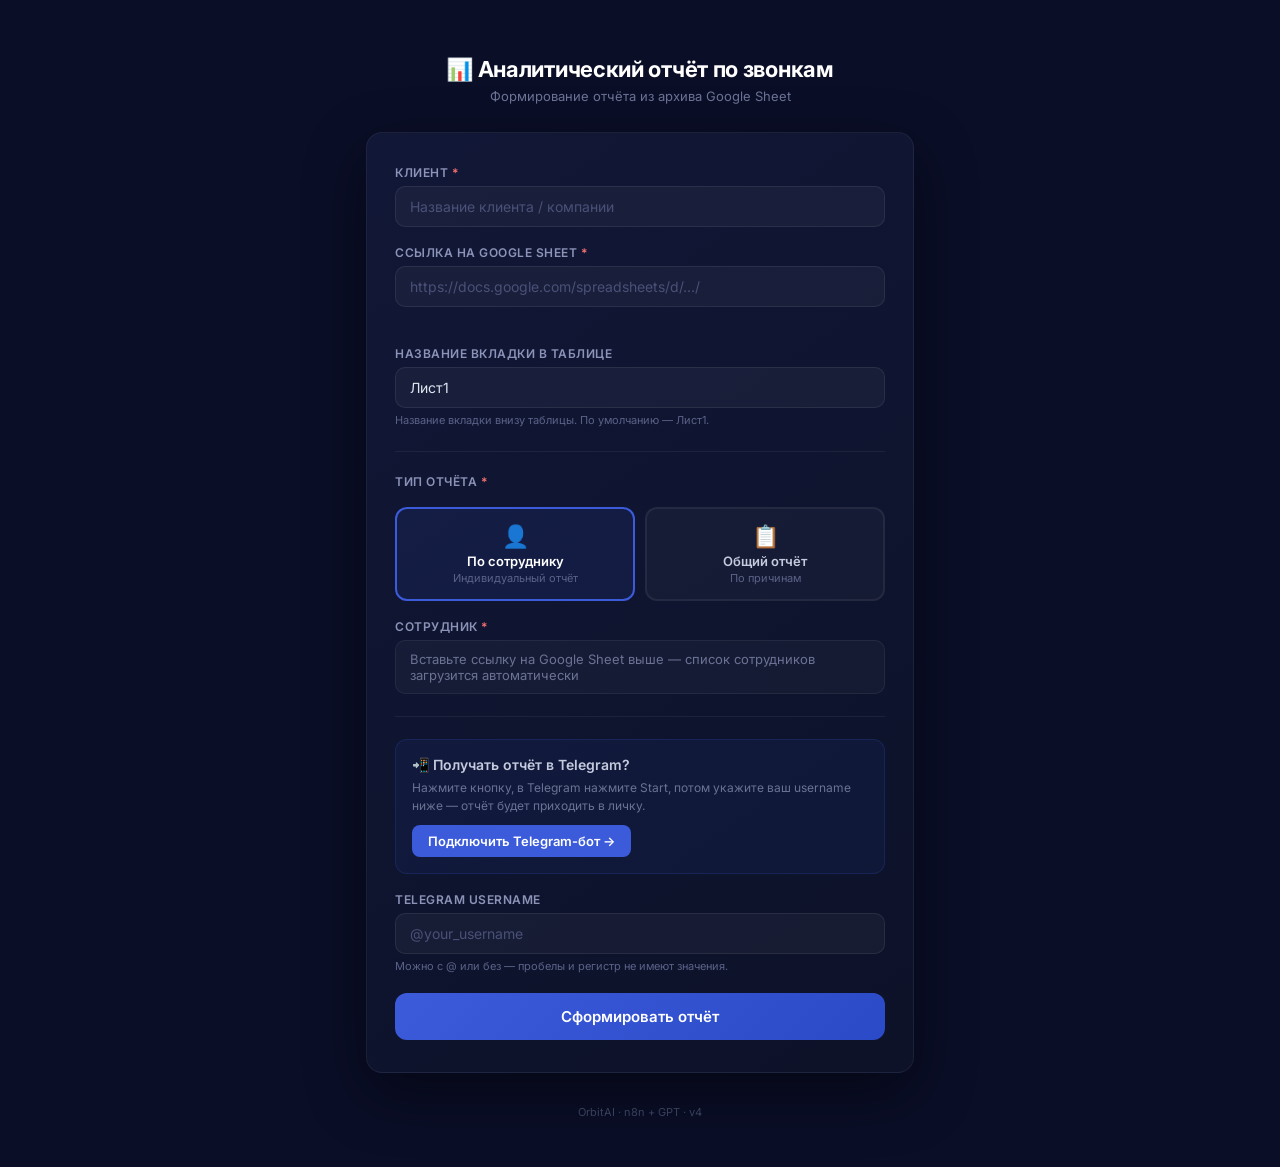
==== commit 1ded1d42: "Update form files" ====
--- a/index.html
+++ b/index.html
@@ -68,7 +68,7 @@
         <div class="field">
           <label for="employee">Сотрудник <span class="required">*</span></label>
           <div class="employee-loading" id="employee-loading">
-            <span class="spinner"></span> Загрузка списка сотрудников…
+            Вставьте ссылку на Google Sheet выше — список сотрудников загрузится автоматически
           </div>
           <select id="employee" name="employee" hidden required>
             <option value="">— Выберите сотрудника —</option>
